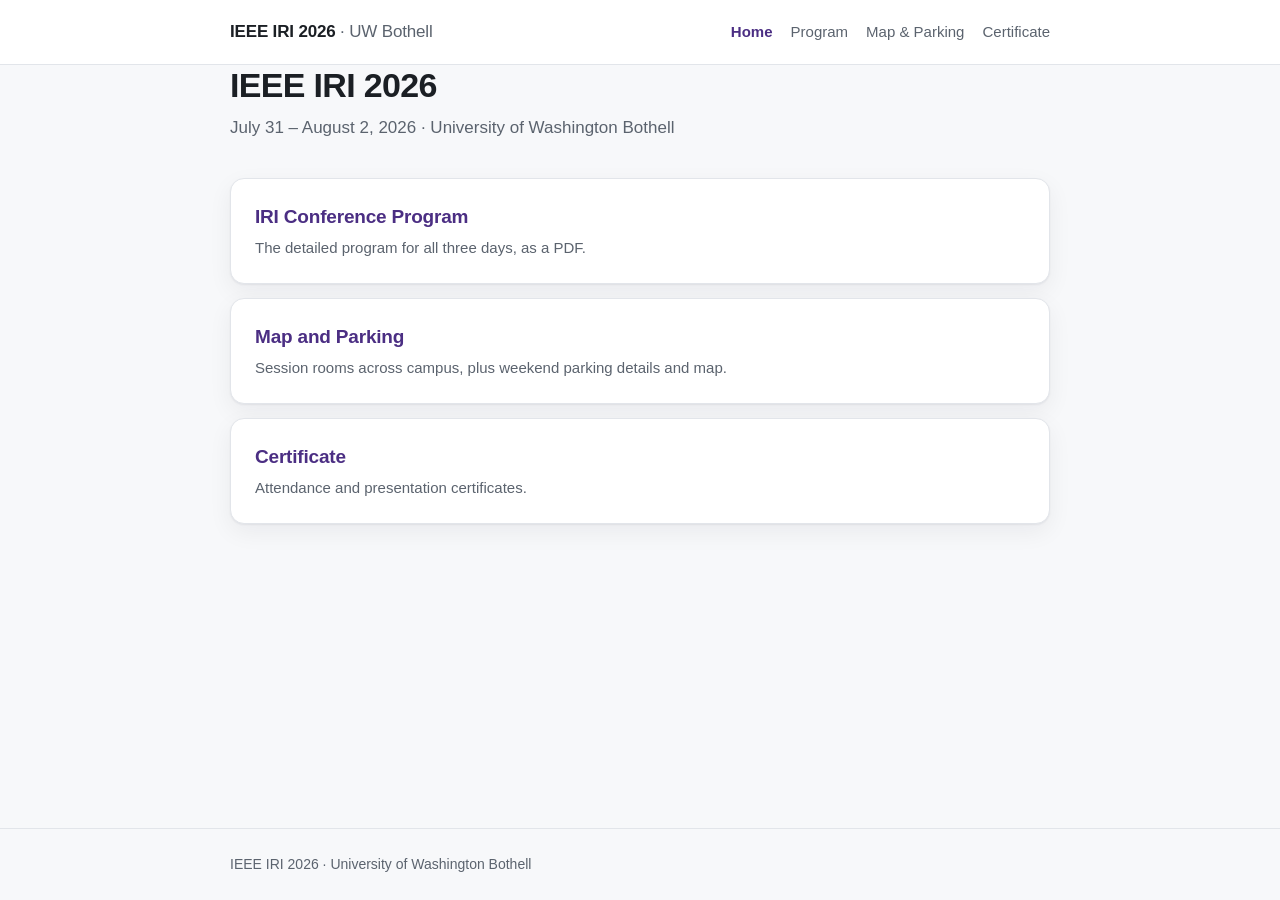
==== index.html @ 4659c0c4 "Add IEEE IRI 2026 attendee site Simple static site with three sections: - Program: links and embeds " ====
<!DOCTYPE html>
<html lang="en">
<head>
<meta charset="utf-8">
<meta name="viewport" content="width=device-width, initial-scale=1">
<title>IEEE IRI 2026</title>
<meta name="description" content="Program, venue map, parking and certificate information for IEEE IRI 2026 at UW Bothell.">
<link rel="stylesheet" href="assets/style.css">
</head>
<body>

<header class="site-header">
  <div class="wrap">
    <a class="brand" href="index.html">IEEE IRI 2026 <span>· UW Bothell</span></a>
    <nav class="nav">
      <a href="index.html" aria-current="page">Home</a>
      <a href="program.html">Program</a>
      <a href="map-parking.html">Map &amp; Parking</a>
      <a href="certificate.html">Certificate</a>
    </nav>
  </div>
</header>

<main class="wrap">
  <div class="hero">
    <h1>IEEE IRI 2026</h1>
    <p>July 31 – August 2, 2026 · University of Washington Bothell</p>
  </div>

  <ul class="cards">
    <li>
      <a class="card" href="program.html">
        <h2>IRI Conference Program</h2>
        <p>The detailed program for all three days, as a PDF.</p>
      </a>
    </li>
    <li>
      <a class="card" href="map-parking.html">
        <h2>Map and Parking</h2>
        <p>Session rooms across campus, plus weekend parking details and map.</p>
      </a>
    </li>
    <li>
      <a class="card" href="certificate.html">
        <h2>Certificate</h2>
        <p>Attendance and presentation certificates.</p>
      </a>
    </li>
  </ul>
</main>

<footer class="site-footer">
  <div class="wrap">IEEE IRI 2026 · University of Washington Bothell</div>
</footer>

</body>
</html>
---- assets/style.css ----
:root {
  --bg: #f7f8fa;
  --surface: #ffffff;
  --text: #1b1f24;
  --muted: #5b636e;
  --border: #e2e5ea;
  --accent: #4b2e83; /* UW purple */
  --accent-soft: #f0ecf7;
  --shadow: 0 1px 2px rgba(16, 20, 28, 0.06), 0 8px 24px rgba(16, 20, 28, 0.06);
  --radius: 14px;
  --maxw: 860px;
}

@media (prefers-color-scheme: dark) {
  :root {
    --bg: #14171c;
    --surface: #1c2027;
    --text: #eceef2;
    --muted: #a3abb6;
    --border: #2b313a;
    --accent: #b9a3e3;
    --accent-soft: #262133;
    --shadow: 0 1px 2px rgba(0, 0, 0, 0.3), 0 8px 24px rgba(0, 0, 0, 0.3);
  }
}

* { box-sizing: border-box; }

body {
  margin: 0;
  min-height: 100vh;
  display: flex;
  flex-direction: column;
  background: var(--bg);
  color: var(--text);
  font: 16px/1.65 -apple-system, BlinkMacSystemFont, "Segoe UI", Roboto,
    "Helvetica Neue", Arial, "PingFang SC", "Microsoft YaHei", sans-serif;
  -webkit-font-smoothing: antialiased;
}

.wrap {
  width: 100%;
  max-width: var(--maxw);
  margin: 0 auto;
  padding: 0 20px;
}

/* ---------- header ---------- */

.site-header {
  border-bottom: 1px solid var(--border);
  background: var(--surface);
}

.site-header .wrap {
  display: flex;
  flex-wrap: wrap;
  gap: 12px 24px;
  align-items: baseline;
  justify-content: space-between;
  padding-top: 18px;
  padding-bottom: 18px;
}

.brand {
  font-size: 17px;
  font-weight: 700;
  letter-spacing: -0.01em;
  color: var(--text);
  text-decoration: none;
}

.brand span {
  color: var(--muted);
  font-weight: 500;
}

.nav {
  display: flex;
  flex-wrap: wrap;
  gap: 18px;
  font-size: 15px;
}

.nav a {
  color: var(--muted);
  text-decoration: none;
}

.nav a:hover { color: var(--text); }

.nav a[aria-current="page"] {
  color: var(--accent);
  font-weight: 600;
}

/* ---------- page ---------- */

main {
  flex: 1;
  padding: 44px 0 72px;
}

.hero { margin-bottom: 36px; }

.hero h1 {
  margin: 0 0 8px;
  font-size: 34px;
  line-height: 1.2;
  letter-spacing: -0.02em;
}

.hero p {
  margin: 0;
  color: var(--muted);
  font-size: 17px;
}

h2 {
  margin: 36px 0 12px;
  font-size: 21px;
  letter-spacing: -0.01em;
}

h2:first-child { margin-top: 0; }

a { color: var(--accent); }

/* ---------- home cards ---------- */

.cards {
  display: grid;
  gap: 14px;
  margin: 0;
  padding: 0;
  list-style: none;
}

.card {
  display: block;
  padding: 22px 24px;
  background: var(--surface);
  border: 1px solid var(--border);
  border-radius: var(--radius);
  box-shadow: var(--shadow);
  text-decoration: none;
  color: inherit;
  transition: transform 0.15s ease, border-color 0.15s ease;
}

.card:hover {
  transform: translateY(-2px);
  border-color: var(--accent);
}

.card h2 {
  margin: 0 0 4px;
  font-size: 19px;
  color: var(--accent);
}

.card p {
  margin: 0;
  color: var(--muted);
  font-size: 15px;
}

/* ---------- content blocks ---------- */

.panel {
  padding: 22px 24px;
  background: var(--surface);
  border: 1px solid var(--border);
  border-radius: var(--radius);
  box-shadow: var(--shadow);
}

.panel > :first-child { margin-top: 0; }
.panel > :last-child { margin-bottom: 0; }

.note {
  padding: 14px 18px;
  background: var(--accent-soft);
  border-radius: 10px;
  font-size: 15px;
}

.venues {
  margin: 0;
  padding-left: 20px;
}

.venues li { margin-bottom: 6px; }

.venues strong { font-weight: 600; }

/* ---------- buttons ---------- */

.actions {
  display: flex;
  flex-wrap: wrap;
  gap: 10px;
  margin: 18px 0 8px;
}

.btn {
  display: inline-block;
  padding: 10px 18px;
  border-radius: 999px;
  border: 1px solid var(--accent);
  background: var(--accent);
  color: #fff;
  font-size: 15px;
  font-weight: 600;
  text-decoration: none;
}

.btn:hover { opacity: 0.9; }

.btn.secondary {
  background: transparent;
  color: var(--accent);
}

/* ---------- pdf viewer ---------- */

.viewer {
  width: 100%;
  height: 78vh;
  min-height: 460px;
  border: 1px solid var(--border);
  border-radius: var(--radius);
  background: var(--surface);
}

/* ---------- map image ---------- */

.map-figure {
  margin: 0;
}

.map-figure img {
  display: block;
  width: 100%;
  height: auto;
  border: 1px solid var(--border);
  border-radius: var(--radius);
  background: var(--surface);
}

.map-figure figcaption {
  margin-top: 10px;
  color: var(--muted);
  font-size: 14px;
}

.map-missing {
  padding: 40px 24px;
  border: 1px dashed var(--border);
  border-radius: var(--radius);
  color: var(--muted);
  text-align: center;
  font-size: 15px;
}

/* ---------- placeholder ---------- */

.placeholder {
  padding: 56px 24px;
  border: 1px dashed var(--border);
  border-radius: var(--radius);
  background: var(--surface);
  text-align: center;
  color: var(--muted);
}

.placeholder strong {
  display: block;
  margin-bottom: 6px;
  color: var(--text);
  font-size: 17px;
}

/* ---------- footer ---------- */

.site-footer {
  border-top: 1px solid var(--border);
  padding: 24px 0;
  color: var(--muted);
  font-size: 14px;
}

@media (max-width: 540px) {
  .hero h1 { font-size: 27px; }
  main { padding: 32px 0 56px; }
}
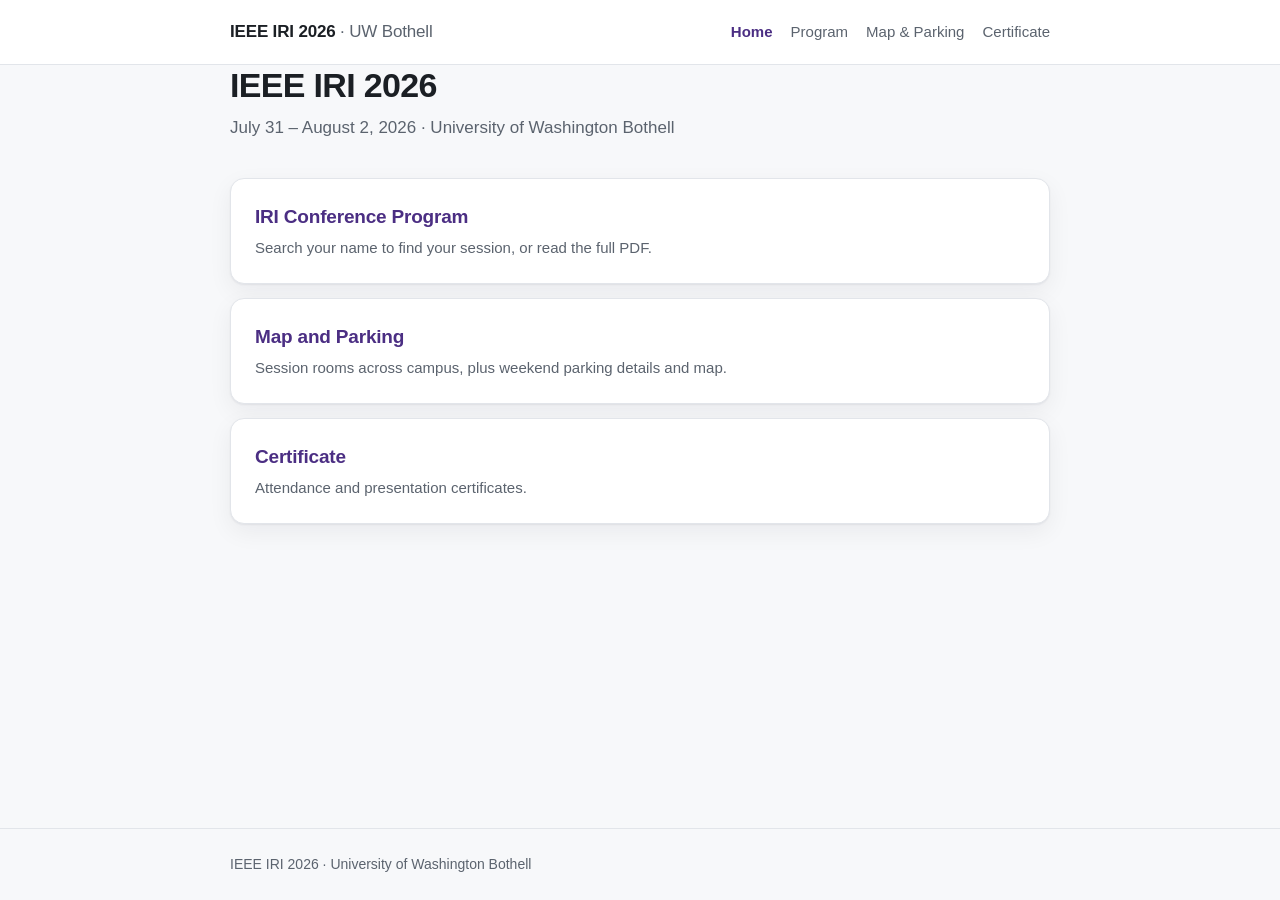
==== commit 7b3a5514: "Make the program searchable by author name The two buttons on the program page did the same thing, s" ====
--- a/index.html
+++ b/index.html
@@ -5,6 +5,7 @@
 <meta name="viewport" content="width=device-width, initial-scale=1">
 <title>IEEE IRI 2026</title>
 <meta name="description" content="Program, venue map, parking and certificate information for IEEE IRI 2026 at UW Bothell.">
+<meta name="robots" content="noindex, nofollow">
 <link rel="stylesheet" href="assets/style.css">
 </head>
 <body>
@@ -31,7 +32,7 @@
     <li>
       <a class="card" href="program.html">
         <h2>IRI Conference Program</h2>
-        <p>The detailed program for all three days, as a PDF.</p>
+        <p>Search your name to find your session, or read the full PDF.</p>
       </a>
     </li>
     <li>
--- a/assets/style.css
+++ b/assets/style.css
@@ -222,6 +222,119 @@
   color: var(--accent);
 }
 
+/* ---------- program search ---------- */
+
+.sr-only {
+  position: absolute;
+  width: 1px;
+  height: 1px;
+  padding: 0;
+  overflow: hidden;
+  clip: rect(0, 0, 0, 0);
+  white-space: nowrap;
+  border: 0;
+}
+
+.search { margin-bottom: 24px; }
+
+.search input {
+  width: 100%;
+  padding: 14px 18px;
+  font: inherit;
+  font-size: 17px;
+  color: var(--text);
+  background: var(--surface);
+  border: 1px solid var(--border);
+  border-radius: 999px;
+  box-shadow: var(--shadow);
+  -webkit-appearance: none;
+  appearance: none;
+}
+
+.search input:focus {
+  outline: none;
+  border-color: var(--accent);
+  box-shadow: 0 0 0 3px var(--accent-soft);
+}
+
+.search input:disabled { opacity: 0.6; }
+
+.search-status {
+  margin: 10px 4px 0;
+  color: var(--muted);
+  font-size: 14px;
+}
+
+.hits {
+  margin: 12px 0 0;
+  padding: 0;
+  list-style: none;
+  display: grid;
+  gap: 8px;
+}
+
+.hit {
+  display: block;
+  padding: 14px 18px;
+  background: var(--surface);
+  border: 1px solid var(--border);
+  border-radius: 12px;
+  text-decoration: none;
+  color: inherit;
+}
+
+.hit:hover {
+  border-color: var(--accent);
+}
+
+.hit-title {
+  display: block;
+  font-weight: 600;
+  font-size: 15px;
+  line-height: 1.4;
+}
+
+.hit-authors {
+  display: block;
+  margin-top: 3px;
+  color: var(--muted);
+  font-size: 14px;
+  line-height: 1.45;
+}
+
+.hit-meta {
+  display: block;
+  margin-top: 6px;
+  color: var(--accent);
+  font-size: 13px;
+  font-weight: 600;
+}
+
+.hit-page {
+  color: var(--muted);
+  font-weight: 500;
+}
+
+.hits mark {
+  padding: 0 1px;
+  border-radius: 3px;
+  background: #ffe8a3;
+  color: inherit;
+}
+
+@media (prefers-color-scheme: dark) {
+  .hits mark { background: #5b4a17; }
+}
+
+:root[data-theme="dark"] .hits mark { background: #5b4a17; }
+:root[data-theme="light"] .hits mark { background: #ffe8a3; }
+
+.hits-more {
+  padding: 8px 4px 0;
+  color: var(--muted);
+  font-size: 14px;
+}
+
 /* ---------- pdf viewer ---------- */
 
 .viewer {
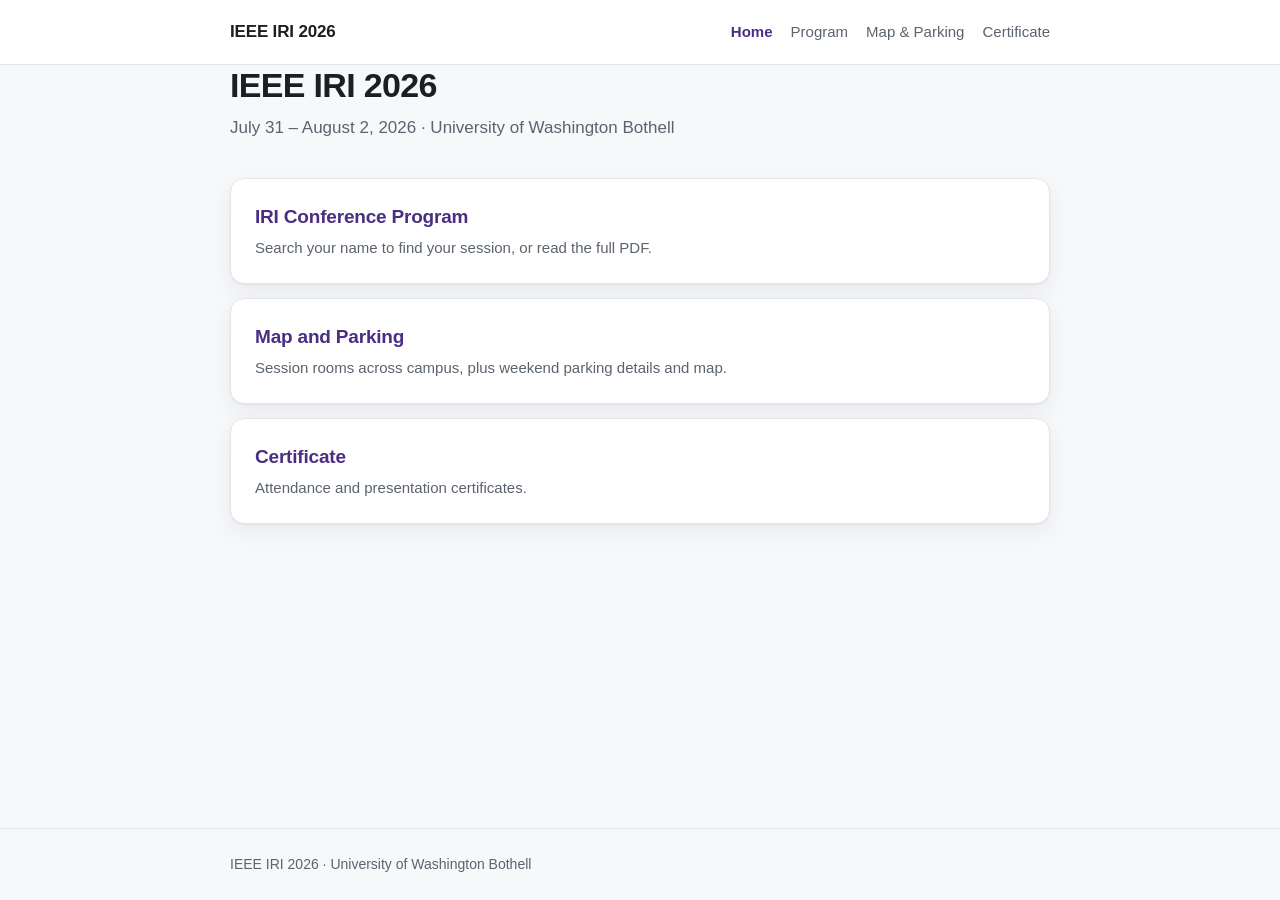
==== commit fc45dea6: "Drop the campus name from the header Removing it leaves .brand span unused, so the rule goes too. Th" ====
--- a/index.html
+++ b/index.html
@@ -12,7 +12,7 @@
 
 <header class="site-header">
   <div class="wrap">
-    <a class="brand" href="index.html">IEEE IRI 2026 <span>· UW Bothell</span></a>
+    <a class="brand" href="index.html">IEEE IRI 2026</a>
     <nav class="nav">
       <a href="index.html" aria-current="page">Home</a>
       <a href="program.html">Program</a>
--- a/assets/style.css
+++ b/assets/style.css
@@ -70,11 +70,6 @@
   text-decoration: none;
 }
 
-.brand span {
-  color: var(--muted);
-  font-weight: 500;
-}
-
 .nav {
   display: flex;
   flex-wrap: wrap;
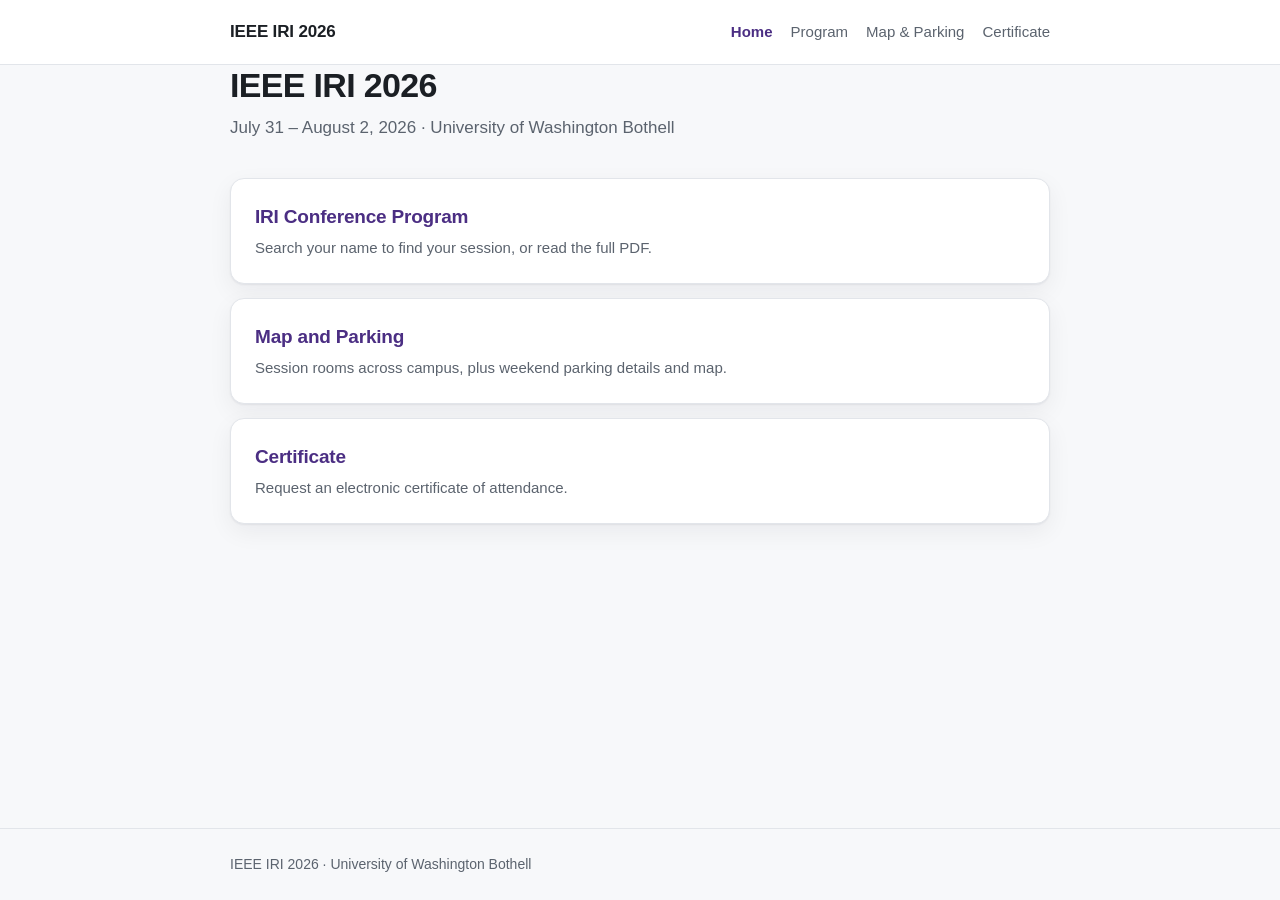
==== commit 786e3c74: "Fill in the certificate page with the request form Attendees who want an electronic certificate of a" ====
--- a/index.html
+++ b/index.html
@@ -44,7 +44,7 @@
     <li>
       <a class="card" href="certificate.html">
         <h2>Certificate</h2>
-        <p>Attendance and presentation certificates.</p>
+        <p>Request an electronic certificate of attendance.</p>
       </a>
     </li>
   </ul>
